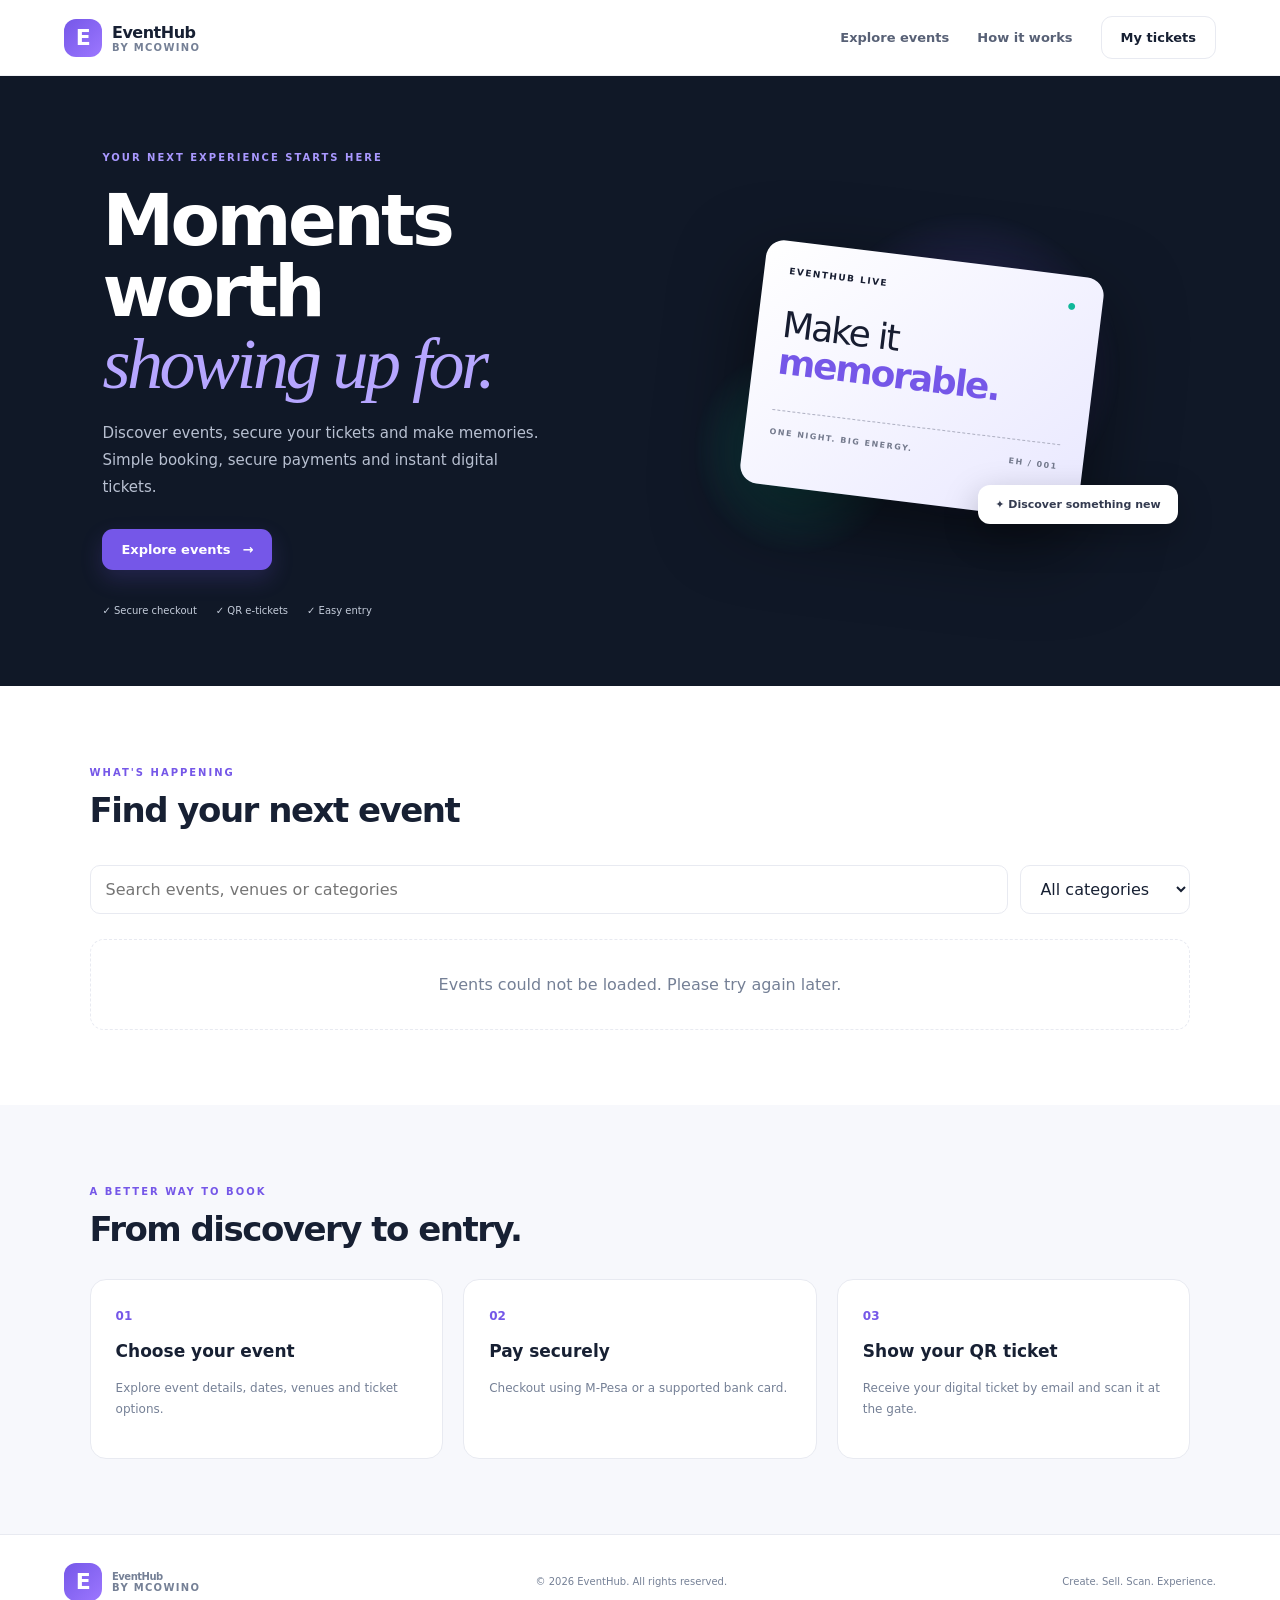
==== eventshubv6/index.html @ b61c3631 "Add files via upload" ====
<!doctype html>
<html lang="en">
<head>
  <meta charset="utf-8">
  <meta name="viewport" content="width=device-width, initial-scale=1">
  <meta name="theme-color" content="#101827">
  <title>EventHub by McOwino | Discover Experiences</title>
  <meta name="description" content="Discover events, book tickets and enjoy unforgettable experiences with EventHub by McOwino.">
  <meta property="og:type" content="website">
  <meta property="og:title" content="EventHub by McOwino">
  <meta property="og:description" content="Create. Sell. Scan. Experience. Discover and book event tickets online.">
  <link rel="icon" href="data:image/svg+xml,%3Csvg xmlns='http://www.w3.org/2000/svg' viewBox='0 0 100 100'%3E%3Crect width='100' height='100' rx='22' fill='%237557e8'/%3E%3Cpath d='M68 28H43a22 22 0 1 0 0 44h25V58H43a8 8 0 1 1 0-16h25z' fill='white'/%3E%3C/svg%3E">
  <link rel="stylesheet" href="./styles.css">
</head>
<body>
<header class="topbar">
  <a class="brand" href="./index.html"><span class="brand-mark">E</span><span>EventHub <small>by McOwino</small></span></a>
  <nav><a href="#events">Explore events</a><a href="#how">How it works</a><button class="btn btn-outline" id="myTicketsBtn">My tickets</button></nav>
</header>
<main>
  <section class="hero">
    <div class="hero-copy">
      <span class="eyebrow">YOUR NEXT EXPERIENCE STARTS HERE</span>
      <h1>Moments worth<br><em>showing up for.</em></h1>
      <p>Discover events, secure your tickets and make memories. Simple booking, secure payments and instant digital tickets.</p>
      <a class="btn btn-primary" href="#events">Explore events <span>→</span></a>
      <div class="trust"><span>✓ Secure checkout</span><span>✓ QR e-tickets</span><span>✓ Easy entry</span></div>
    </div>
    <div class="hero-art">
      <div class="orb orb-one"></div><div class="orb orb-two"></div>
      <div class="ticket-visual"><div class="ticket-top"><span>EVENTHUB LIVE</span><span class="live-dot">●</span></div><div class="ticket-title">Make it<br><b>memorable.</b></div><div class="ticket-line"></div><div class="ticket-bottom"><span>ONE NIGHT. BIG ENERGY.</span><b>EH / 001</b></div></div>
      <div class="float-tag">✦ Discover something new</div>
    </div>
  </section>
  <section class="section" id="events">
    <div class="section-head"><div><span class="eyebrow">WHAT'S HAPPENING</span><h2>Find your next event</h2></div><span class="muted" id="eventCount">Loading events…</span></div>
    <div class="filters"><input id="searchInput" placeholder="Search events, venues or categories"><select id="categoryFilter"><option value="">All categories</option><option>Music</option><option>Conference</option><option>Business</option><option>Sports</option><option>Festival</option><option>Other</option></select></div>
    <div class="event-grid" id="eventGrid"><div class="empty-state">Loading events…</div></div>
  </section>
  <section class="how section" id="how"><span class="eyebrow">A BETTER WAY TO BOOK</span><h2>From discovery to entry.</h2><div class="steps"><article><b>01</b><h3>Choose your event</h3><p>Explore event details, dates, venues and ticket options.</p></article><article><b>02</b><h3>Pay securely</h3><p>Checkout using M-Pesa or a supported bank card.</p></article><article><b>03</b><h3>Show your QR ticket</h3><p>Receive your digital ticket by email and scan it at the gate.</p></article></div></section>
</main>
<footer><a class="brand" href="./index.html"><span class="brand-mark">E</span><span>EventHub <small>by McOwino</small></span></a><span>© <span id="year"></span> EventHub. All rights reserved.</span><span>Create. Sell. Scan. Experience.</span></footer>

<div class="modal" id="eventModal"><div class="modal-card"><button class="modal-close" data-close>×</button><div id="eventModalBody"></div></div></div>
<div class="modal" id="ticketsModal"><div class="modal-card"><button class="modal-close" data-close>×</button><span class="eyebrow">YOUR DIGITAL TICKETS</span><h2>Find your booking</h2><p class="muted">Enter the booking reference and email used during checkout.</p><form id="lookupForm" class="stack"><input name="bookingRef" placeholder="Booking reference" required><input name="email" type="email" placeholder="Email address" required><button class="btn btn-primary">Find tickets</button></form><div id="lookupResult"></div></div></div>
<div class="toast" id="toast"></div>
<script src="./config.js"></script><script src="./api.js"></script><script src="./app.js"></script>
</body></html>
---- eventshubv6/styles.css ----
:root{--navy:#101827;--ink:#172033;--muted:#758096;--purple:#7557e8;--teal:#11b89a;--gold:#f4b942;--bg:#f7f8fc;--line:#e8eaf1}*{box-sizing:border-box}html{scroll-behavior:smooth}body{margin:0;background:#fff;color:var(--ink);font-family:Inter,ui-sans-serif,system-ui,-apple-system,"Segoe UI",sans-serif}a{text-decoration:none;color:inherit}.topbar{height:76px;padding:0 max(5vw,22px);display:flex;align-items:center;justify-content:space-between;border-bottom:1px solid #f0f1f5;background:#fff}.brand{display:flex;align-items:center;gap:10px;font-weight:850;letter-spacing:-.5px}.brand small{display:block;color:var(--muted);font-size:10px;font-weight:650;letter-spacing:1.3px;text-transform:uppercase}.brand-mark{width:38px;height:38px;border-radius:12px;background:linear-gradient(135deg,var(--purple),#9c77ff);color:#fff;display:grid;place-items:center;font-size:22px}nav{display:flex;align-items:center;gap:28px;font-size:13px;font-weight:650}nav a{color:#586176}button,input,select{font:inherit}.btn{border:0;border-radius:11px;padding:13px 19px;font-weight:750;font-size:13px;cursor:pointer;display:inline-flex;align-items:center;justify-content:center;gap:12px;transition:.2s}.btn-primary{background:var(--purple);color:#fff;box-shadow:0 9px 22px #7557e833}.btn-primary:hover{transform:translateY(-2px);background:#6243d8}.btn-outline{border:1px solid var(--line);background:#fff;color:var(--ink)}.hero{min-height:530px;background:var(--navy);color:#fff;padding:70px max(8vw,26px);display:grid;grid-template-columns:1.05fr .95fr;align-items:center;overflow:hidden}.hero-copy{max-width:550px;position:relative;z-index:2}.eyebrow{font-size:10px;letter-spacing:2px;color:var(--purple);font-weight:850}.hero .eyebrow{color:#a998ff}.hero h1{font-size:clamp(44px,6vw,72px);line-height:.99;letter-spacing:-3.5px;margin:20px 0}.hero h1 em{font-family:Georgia,serif;font-weight:500;color:#b6a6ff}.hero p{color:#b8c0d1;line-height:1.8;max-width:450px;font-size:15px;margin-bottom:28px}.trust{display:flex;gap:19px;flex-wrap:wrap;color:#c4ccda;font-size:10px;margin-top:35px}.hero-art{height:350px;position:relative;display:grid;place-items:center}.orb{position:absolute;border-radius:50%;filter:blur(1px)}.orb-one{width:320px;height:320px;background:radial-gradient(circle,#7457e866,transparent 68%);right:10%;top:0}.orb-two{width:210px;height:210px;background:radial-gradient(circle,#11b89a55,transparent 70%);left:5%;bottom:0}.ticket-visual{width:min(340px,85%);height:245px;background:linear-gradient(135deg,#fff,#e9e8ff);color:#171d31;border-radius:18px;padding:25px;transform:rotate(7deg);box-shadow:0 30px 80px #0008;position:relative;z-index:1}.ticket-top,.ticket-bottom{display:flex;justify-content:space-between;font-size:9px;letter-spacing:1.5px;font-weight:850}.live-dot{color:var(--teal)}.ticket-title{font-size:36px;line-height:1.03;letter-spacing:-2px;margin:30px 0}.ticket-title b{color:var(--purple)}.ticket-line{border-top:1px dashed #aeb0c2;margin:17px 0}.ticket-bottom{color:#747a8d;font-size:8px}.float-tag{position:absolute;z-index:2;right:0;bottom:32px;background:#fff;color:#343b50;padding:13px 17px;border-radius:12px;font-size:11px;font-weight:750;box-shadow:0 12px 35px #0004}.section{padding:75px max(7vw,24px)}.section-head{display:flex;justify-content:space-between;align-items:end;margin-bottom:25px}.section h2{font-size:34px;letter-spacing:-1.5px;margin:10px 0}.muted{color:var(--muted);font-size:12px}.filters{display:flex;gap:12px;margin-bottom:25px}.filters input,.filters select,.stack input{border:1px solid var(--line);border-radius:10px;padding:13px 15px;background:#fff;outline:none;color:var(--ink)}.filters input{flex:1}.filters select{min-width:170px}.event-grid{display:grid;grid-template-columns:repeat(3,minmax(0,1fr));gap:20px}.event-card{border:1px solid var(--line);border-radius:17px;overflow:hidden;background:#fff;transition:.2s}.event-card:hover{transform:translateY(-4px);box-shadow:0 15px 35px #1d274010}.event-cover{height:170px;background:linear-gradient(135deg,#252c55,#7557e8);display:flex;align-items:end;padding:17px;color:#fff;position:relative}.event-cover:after{content:"";position:absolute;inset:0;background:radial-gradient(circle at 80% 15%,#ffffff44,transparent 40%)}.event-cover span{z-index:1;font-size:11px;letter-spacing:1.5px;font-weight:850}.event-info{padding:18px}.event-info h3{font-size:17px;margin:0 0 10px}.event-meta{color:var(--muted);font-size:11px;line-height:1.8}.event-bottom{display:flex;justify-content:space-between;align-items:center;margin-top:18px}.price{font-weight:850;font-size:14px}.small-btn{border:0;background:#f0edff;color:#6243d8;border-radius:9px;padding:9px 12px;font-size:11px;font-weight:800;cursor:pointer}.empty-state{padding:35px;text-align:center;color:var(--muted);border:1px dashed var(--line);border-radius:14px;grid-column:1/-1}.how{background:var(--bg)}.steps{display:grid;grid-template-columns:repeat(3,1fr);gap:20px;margin-top:30px}.steps article{background:#fff;border:1px solid var(--line);border-radius:16px;padding:25px}.steps article>b{color:var(--purple);font-size:12px}.steps h3{font-size:17px}.steps p{font-size:12px;color:var(--muted);line-height:1.8}footer{padding:28px max(5vw,22px);display:flex;justify-content:space-between;align-items:center;color:var(--muted);font-size:10px;border-top:1px solid var(--line)}.modal{display:none;position:fixed;inset:0;background:#0c1221a8;z-index:10;align-items:center;justify-content:center;padding:18px}.modal.open{display:flex}.modal-card{background:#fff;border-radius:18px;padding:28px;width:min(570px,100%);max-height:90vh;overflow:auto;position:relative}.modal-card h2{font-size:25px;letter-spacing:-1px;margin:10px 0}.modal-close{position:absolute;right:17px;top:13px;border:0;background:#f2f3f8;border-radius:50%;width:30px;height:30px;font-size:20px;cursor:pointer}.stack{display:grid;gap:11px;margin:20px 0}.ticket-type{display:flex;justify-content:space-between;align-items:center;border:1px solid var(--line);border-radius:12px;padding:13px;margin:9px 0}.ticket-type small{display:block;color:var(--muted);margin-top:4px}.ticket-type input{width:70px;padding:8px;border:1px solid var(--line);border-radius:8px}.toast{position:fixed;bottom:20px;left:50%;transform:translate(-50%,20px);background:#172033;color:#fff;padding:12px 18px;border-radius:10px;font-size:12px;opacity:0;pointer-events:none;transition:.2s;z-index:20}.toast.show{opacity:1;transform:translate(-50%,0)}.ticket-result{border:1px solid var(--line);padding:14px;border-radius:12px;margin-top:12px;font-size:12px}.ticket-result a{color:var(--purple);font-weight:800}@media(max-width:800px){.hero{grid-template-columns:1fr;padding-top:55px}.hero-art{height:280px}.event-grid{grid-template-columns:repeat(2,minmax(0,1fr))}.steps{grid-template-columns:1fr}nav{gap:12px}nav>a{display:none}}@media(max-width:520px){.topbar{height:65px}.hero{padding:48px 22px}.hero h1{letter-spacing:-2px}.hero-art{height:240px}.section{padding:55px 20px}.section-head{align-items:start;gap:12px;flex-direction:column}.filters{flex-direction:column}.filters select{width:100%}.event-grid{grid-template-columns:1fr}.event-cover{height:155px}footer{gap:14px;flex-wrap:wrap}footer>span:last-child{display:none}}

/* Accessible request feedback and button progress states */
.btn:disabled{opacity:.72;cursor:wait;transform:none!important}
.button-spinner{width:15px;height:15px;border:2px solid currentColor;border-right-color:transparent;border-radius:50%;display:inline-block;animation:eh-spin .7s linear infinite;flex:0 0 auto}
@keyframes eh-spin{to{transform:rotate(360deg)}}
.form-status,.form-error{min-height:18px;margin:8px 0 0;font-size:12px;line-height:1.5}
.form-status.is-loading{color:#6243d8}.form-status.is-success{color:#08785f}.form-error{color:#b42318}
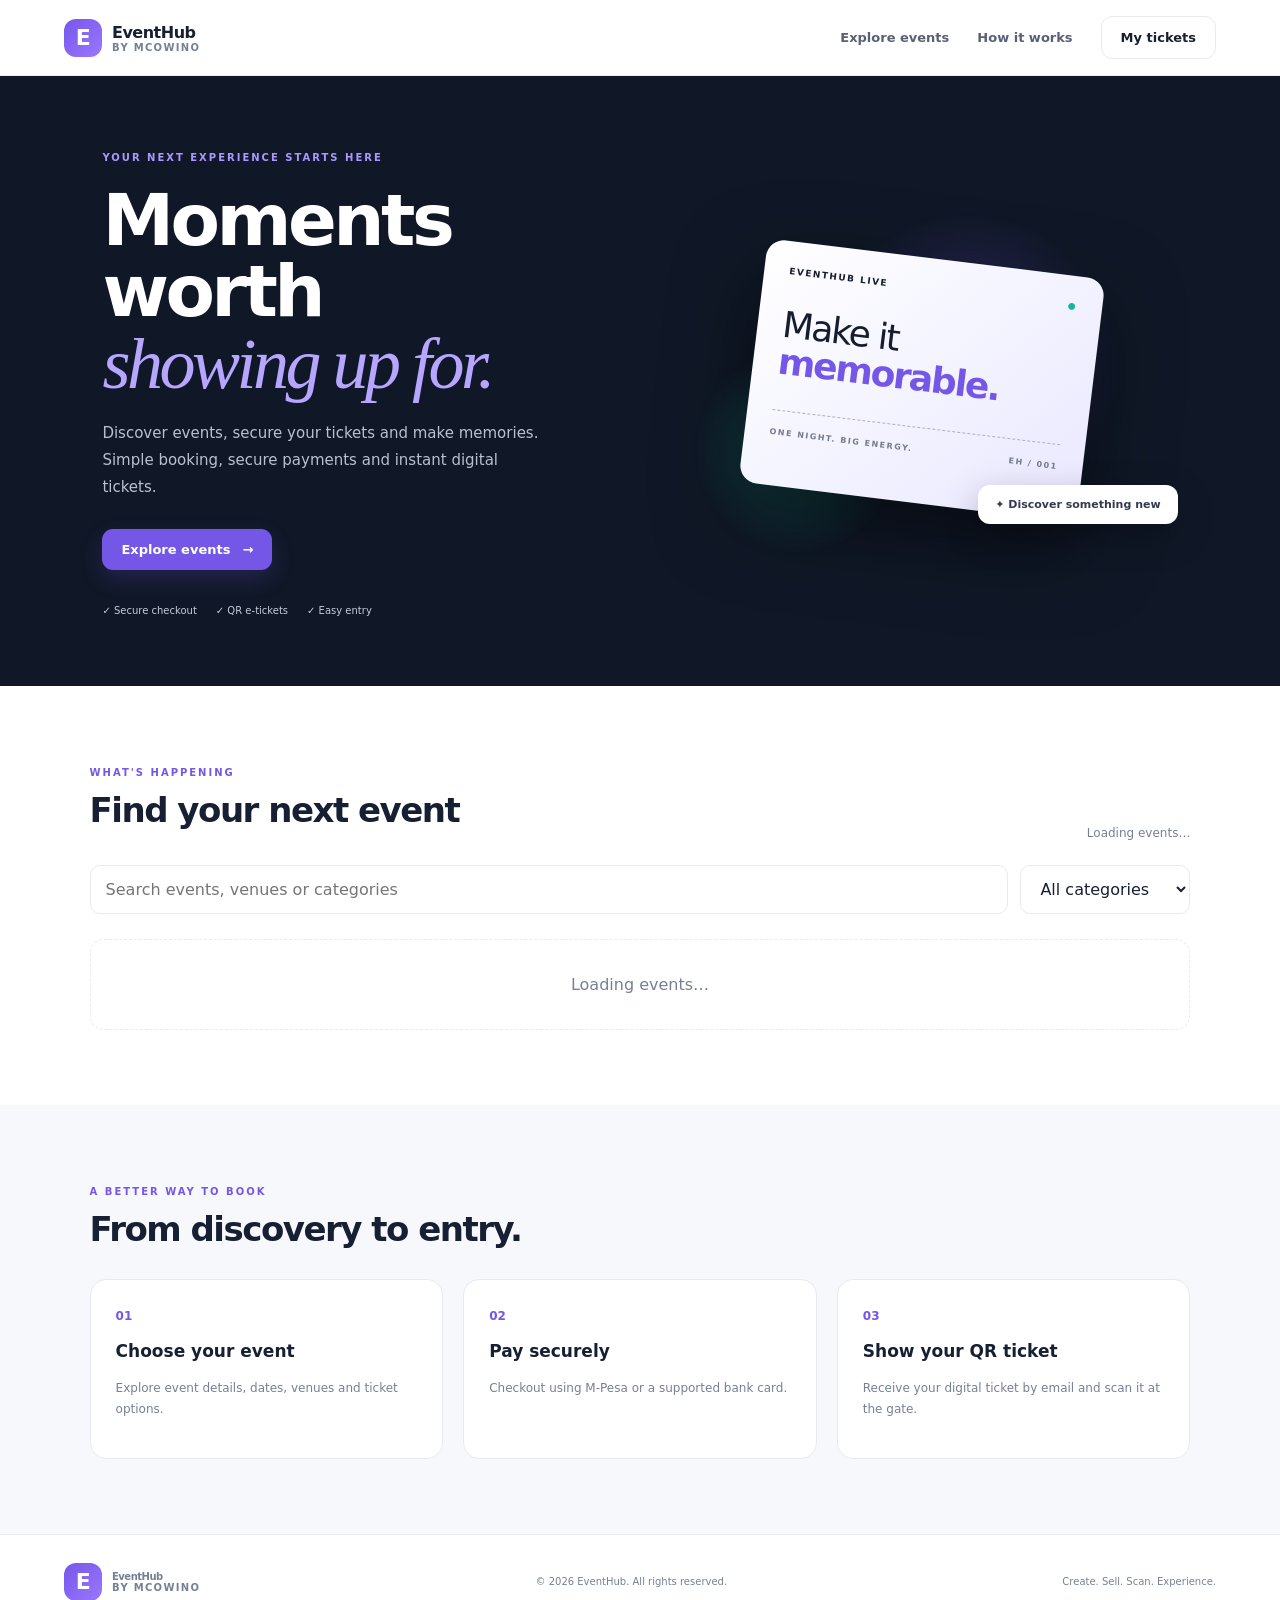
==== commit 2177c737: "Update index.html" ====
--- a/eventshubv6/index.html
+++ b/eventshubv6/index.html
@@ -9,6 +9,32 @@
   <meta property="og:type" content="website">
   <meta property="og:title" content="EventHub by McOwino">
   <meta property="og:description" content="Create. Sell. Scan. Experience. Discover and book event tickets online.">
+  
+  
+  
+  
+
+<!-- OPEN GRAPH / FACEBOOK / WHATSAPP -->
+<meta property="og:type" content="website">
+<meta property="og:site_name" content="EventHub">
+<meta property="og:title" content="EventHub – Discover, Book & Attend Events">
+<meta property="og:description" content="Discover exciting events, book tickets and enjoy unforgettable experiences with EventHub.">
+<meta property="og:url" content="https://your-domain.com/">
+<meta property="og:image" content="https://your-domain.com/img/eventhub-logo.png">
+<meta property="og:image:alt" content="EventHub – Discover, Book & Attend">
+<meta property="og:image:width" content="1200">
+<meta property="og:image:height" content="630">
+
+<!-- TWITTER / X -->
+<meta name="twitter:card" content="summary_large_image">
+<meta name="twitter:title" content="EventHub – Discover, Book & Attend">
+<meta name="twitter:description" content="Discover events, book tickets and experience more with EventHub.">
+<meta name="twitter:image" content="https://your-domain.com/img/eventhub-logo.png">
+
+  
+  
+  
+  
   <link rel="icon" href="data:image/svg+xml,%3Csvg xmlns='http://www.w3.org/2000/svg' viewBox='0 0 100 100'%3E%3Crect width='100' height='100' rx='22' fill='%237557e8'/%3E%3Cpath d='M68 28H43a22 22 0 1 0 0 44h25V58H43a8 8 0 1 1 0-16h25z' fill='white'/%3E%3C/svg%3E">
   <link rel="stylesheet" href="./styles.css">
 </head>
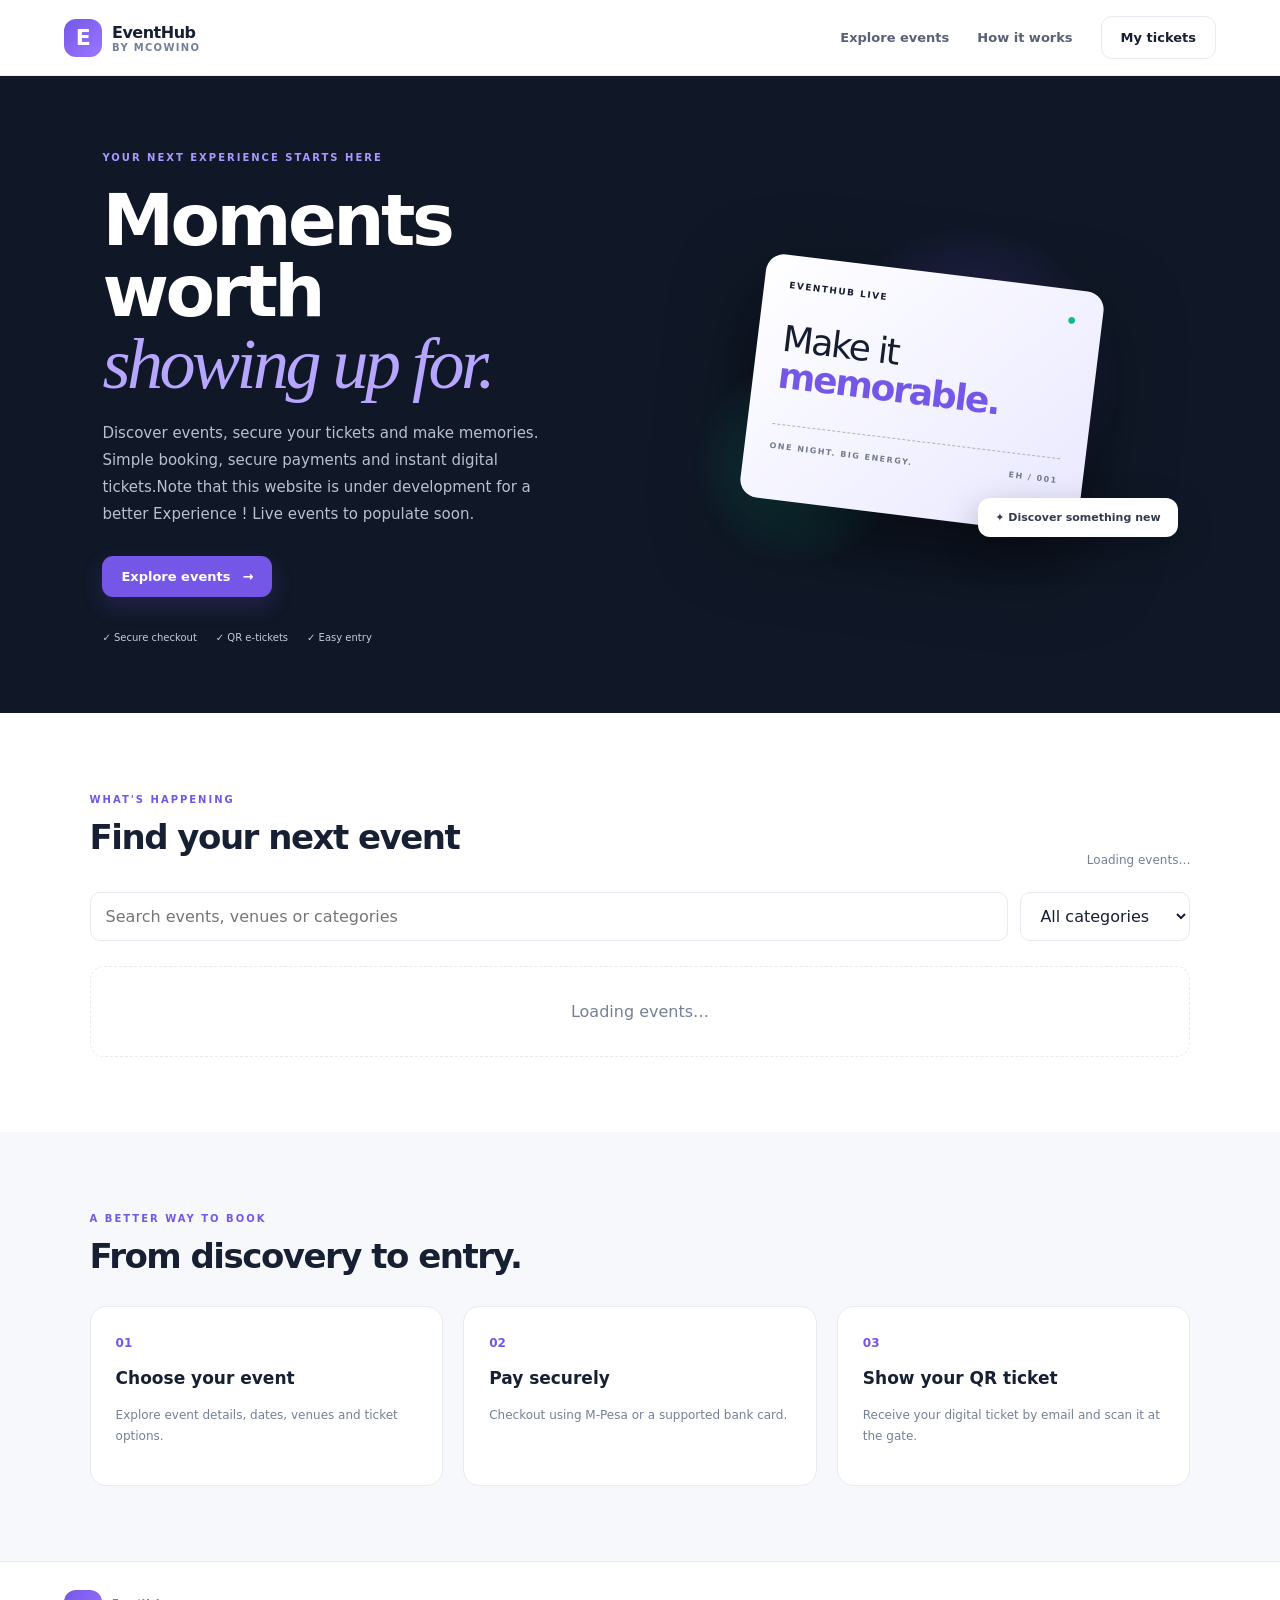
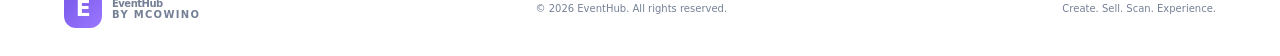
==== commit 268a86b3: "Update index.html" ====
--- a/eventshubv6/index.html
+++ b/eventshubv6/index.html
@@ -19,8 +19,8 @@
 <meta property="og:site_name" content="EventHub">
 <meta property="og:title" content="EventHub – Discover, Book & Attend Events">
 <meta property="og:description" content="Discover exciting events, book tickets and enjoy unforgettable experiences with EventHub.">
-<meta property="og:url" content="https://your-domain.com/">
-<meta property="og:image" content="https://your-domain.com/img/eventhub-logo.png">
+<meta property="og:url" content="https://eventshubv6-eventshubv6.vercel.app">
+<meta property="og:image" content="https://raw.githubusercontent.com/22techiq/Eventshubv6/refs/heads/main/img/eventhub.png">
 <meta property="og:image:alt" content="EventHub – Discover, Book & Attend">
 <meta property="og:image:width" content="1200">
 <meta property="og:image:height" content="630">
@@ -29,7 +29,7 @@
 <meta name="twitter:card" content="summary_large_image">
 <meta name="twitter:title" content="EventHub – Discover, Book & Attend">
 <meta name="twitter:description" content="Discover events, book tickets and experience more with EventHub.">
-<meta name="twitter:image" content="https://your-domain.com/img/eventhub-logo.png">
+<meta name="twitter:image" content="https://raw.githubusercontent.com/22techiq/Eventshubv6/refs/heads/main/img/eventhub.png">
 
   
   
@@ -48,7 +48,7 @@
     <div class="hero-copy">
       <span class="eyebrow">YOUR NEXT EXPERIENCE STARTS HERE</span>
       <h1>Moments worth<br><em>showing up for.</em></h1>
-      <p>Discover events, secure your tickets and make memories. Simple booking, secure payments and instant digital tickets.</p>
+      <p>Discover events, secure your tickets and make memories. Simple booking, secure payments and instant digital tickets.Note that this website is under development for a better Experience ! Live events to populate soon.</p>
       <a class="btn btn-primary" href="#events">Explore events <span>→</span></a>
       <div class="trust"><span>✓ Secure checkout</span><span>✓ QR e-tickets</span><span>✓ Easy entry</span></div>
     </div>
